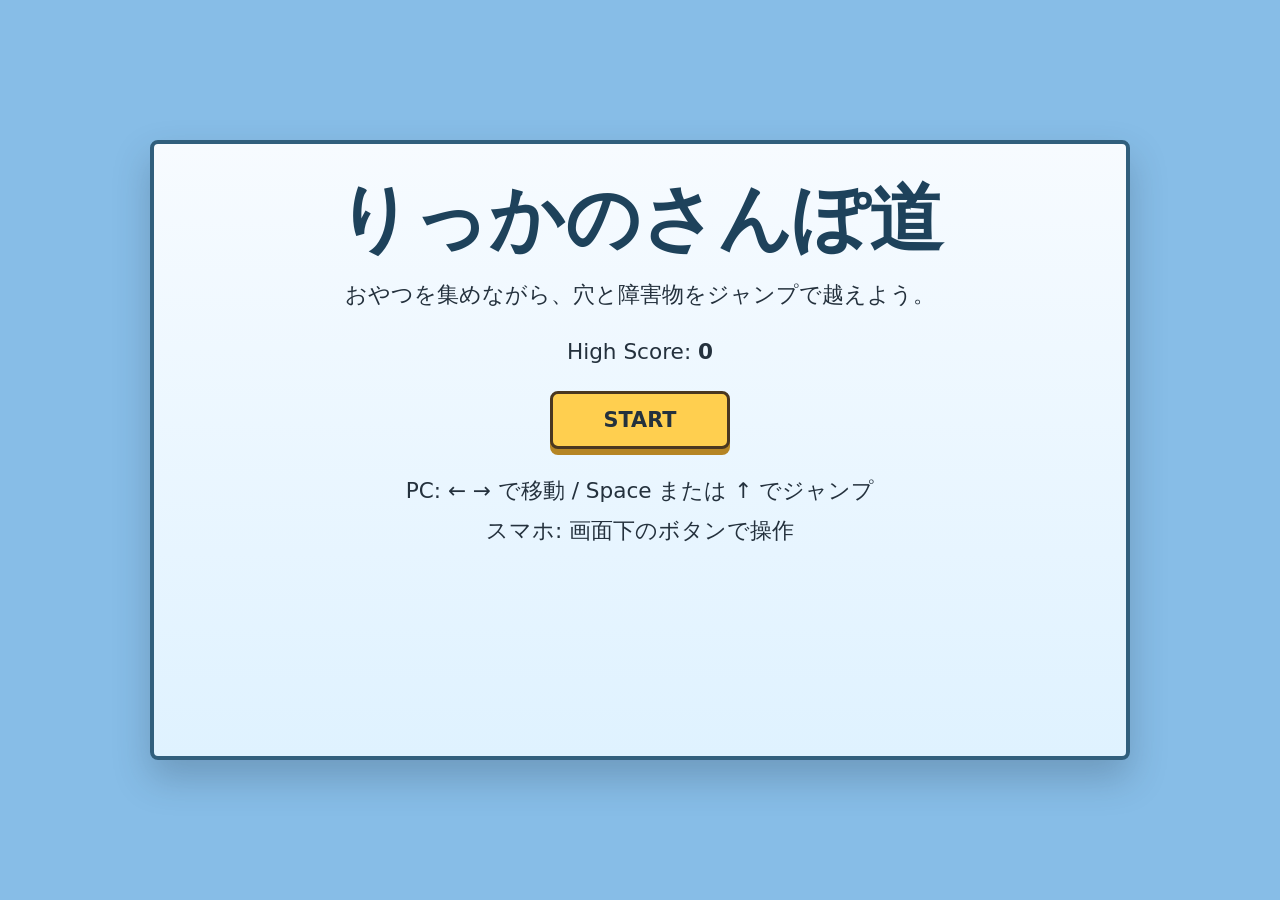
==== index.html @ ab29ae4a "こっちが本物のver0.5" ====
<!DOCTYPE html>
<html lang="ja">
<head>
  <meta charset="UTF-8">
  <meta name="viewport" content="width=device-width, initial-scale=1.0, maximum-scale=1.0, user-scalable=no">
  <title>りっかの横スクロールアクション Ver.0.5</title>
  <link rel="stylesheet" href="style.css">
</head>
<body>
  <main class="game-shell">
    <section id="titleScreen" class="screen overlay-screen">
      <h1>りっかのさんぽ道</h1>
      <p class="lead">おやつを集めながら、穴と障害物をジャンプで越えよう。</p>
      <p class="final-score">High Score: <strong id="titleHighScoreText">0</strong></p>
      <button id="startButton" class="menu-button" type="button">START</button>
      <div class="help">
        <p>PC: ← → で移動 / Space または ↑ でジャンプ</p>
        <p>スマホ: 画面下のボタンで操作</p>
      </div>
    </section>

    <section id="gameScreen" class="screen game-screen hidden">
      <div class="hud">
        <span id="stageText">Stage 1</span>
        <span>Score</span>
        <strong id="scoreText">0</strong>
        <span>Character</span>
        <strong id="characterText">りっか</strong>
        <span>Awaken</span>
        <strong id="awakeningText">0/3</strong>
        <span>Sound</span>
        <strong id="soundText">ON</strong>
        <span class="switch-help">C / Tab: 交代</span>
      </div>
      <div class="awakening-meter" aria-label="覚醒ゲージ">
        <div id="awakeningBar" class="awakening-bar"></div>
      </div>
      <canvas id="gameCanvas" width="960" height="540" aria-label="りっかの横スクロールアクションゲーム"></canvas>
      <div class="mobile-controls" aria-label="スマホ操作">
        <button id="leftButton" class="control-button" type="button">←</button>
        <button id="jumpButton" class="control-button jump" type="button">JUMP</button>
        <button id="rightButton" class="control-button" type="button">→</button>
        <button id="switchButton" class="control-button switch" type="button">交代</button>
        <button id="muteButton" class="control-button mute" type="button">音ON</button>
      </div>
    </section>

    <section id="gameOverScreen" class="screen overlay-screen hidden">
      <h2>GAME OVER</h2>
      <p class="final-score">Score: <strong id="finalScoreText">0</strong></p>
      <p class="final-score">High Score: <strong id="gameOverHighScoreText">0</strong></p>
      <button id="restartButton" class="menu-button" type="button">RESTART</button>
      <button id="gameOverTitleButton" class="menu-button secondary" type="button">TITLE</button>
    </section>

    <section id="stageClearScreen" class="screen overlay-screen hidden">
      <h2 id="clearTitle">STAGE CLEAR</h2>
      <p class="final-score">Score: <strong id="clearScoreText">0</strong></p>
      <p class="final-score">High Score: <strong id="clearHighScoreText">0</strong></p>
      <button id="nextStageButton" class="menu-button" type="button">NEXT STAGE</button>
      <button id="clearRestartButton" class="menu-button" type="button">RESTART</button>
      <button id="clearTitleButton" class="menu-button secondary" type="button">TITLE</button>
    </section>
  </main>

  <script src="script.js"></script>
</body>
</html>
---- style.css ----
* {
  box-sizing: border-box;
}

html,
body {
  width: 100%;
  min-height: 100%;
  margin: 0;
}

body {
  align-items: center;
  background: #87bde7;
  color: #24313d;
  display: flex;
  font-family: system-ui, -apple-system, BlinkMacSystemFont, "Segoe UI", sans-serif;
  justify-content: center;
  min-height: 100vh;
  overflow: hidden;
  touch-action: none;
  user-select: none;
  -webkit-user-select: none;
}

button {
  color: inherit;
  font: inherit;
}

.game-shell {
  align-items: center;
  display: flex;
  justify-content: center;
  min-height: 100vh;
  padding: 16px;
  width: 100%;
}

.screen {
  width: min(100%, 980px);
}

.hidden {
  display: none;
}

.overlay-screen {
  align-items: center;
  background: linear-gradient(#f7fbff, #dff2ff);
  border: 4px solid #315f7d;
  border-radius: 8px;
  box-shadow: 0 18px 36px rgba(35, 53, 66, 0.25);
  display: flex;
  flex-direction: column;
  gap: 20px;
  min-height: min(620px, calc(100vh - 32px));
  padding: 36px 20px;
  text-align: center;
}

.overlay-screen h1,
.overlay-screen h2 {
  color: #1e425b;
  font-size: clamp(2rem, 7vw, 4.6rem);
  line-height: 1.05;
  margin: 0;
}

.lead,
.help,
.final-score {
  font-size: clamp(1rem, 2.8vw, 1.35rem);
  line-height: 1.7;
  margin: 0;
}

.help p {
  margin: 4px 0;
}

.menu-button {
  background: #ffcf4f;
  border: 3px solid #4a3720;
  border-radius: 8px;
  box-shadow: 0 6px 0 #b58525;
  cursor: pointer;
  font-size: 1.3rem;
  font-weight: 800;
  min-width: 180px;
  padding: 14px 28px;
}

.menu-button:active {
  box-shadow: 0 2px 0 #b58525;
  transform: translateY(4px);
}

.menu-button.secondary {
  background: #ffffff;
  box-shadow: 0 6px 0 #8aa8ba;
}

.game-screen {
  position: relative;
}

.hud {
  align-items: center;
  background: rgba(255, 255, 255, 0.88);
  border: 3px solid #315f7d;
  border-radius: 8px;
  display: flex;
  flex-wrap: wrap;
  gap: 10px;
  left: 14px;
  padding: 8px 14px;
  position: absolute;
  top: 14px;
  z-index: 2;
}

.hud span {
  font-size: 0.82rem;
  font-weight: 700;
  letter-spacing: 0;
  text-transform: uppercase;
}

.hud strong {
  font-size: 1.3rem;
}

.switch-help {
  color: #496070;
}

.awakening-meter {
  background: rgba(255, 255, 255, 0.8);
  border: 3px solid #315f7d;
  border-radius: 8px;
  height: 18px;
  left: 14px;
  overflow: hidden;
  position: absolute;
  top: 72px;
  width: min(330px, calc(100% - 28px));
  z-index: 2;
}

.awakening-bar {
  background: #b965ff;
  height: 100%;
  transform-origin: left center;
  transform: scaleX(0);
  transition: transform 120ms linear, background-color 120ms linear;
  width: 100%;
}

.awakening-bar.active {
  background: #ffcf4f;
}

.awakening-bar.warning {
  animation: awaken-warning 0.18s steps(2, end) infinite;
}

@keyframes awaken-warning {
  0% {
    background: #ffcf4f;
  }

  100% {
    background: #ff5a5a;
  }
}

#gameCanvas {
  background: #9ed7fb;
  border: 4px solid #315f7d;
  border-radius: 8px;
  box-shadow: 0 18px 36px rgba(35, 53, 66, 0.25);
  display: block;
  max-height: calc(100vh - 150px);
  width: 100%;
}

.mobile-controls {
  display: grid;
  gap: 12px;
  grid-template-columns: 1fr 1.15fr 1fr 1fr 0.9fr;
  margin-top: 12px;
  touch-action: none;
}

.control-button {
  background: #ffffff;
  border: 3px solid #315f7d;
  border-radius: 8px;
  box-shadow: 0 5px 0 #60879e;
  color: #1e425b;
  font-size: clamp(1.3rem, 5vw, 2rem);
  font-weight: 900;
  min-height: 70px;
  touch-action: none;
}

.control-button.jump {
  background: #ffdf6e;
}

.control-button.switch {
  background: #d9f2ff;
  font-size: clamp(1rem, 4vw, 1.45rem);
}

.control-button.mute {
  background: #eef7f2;
  font-size: clamp(0.9rem, 3.4vw, 1.2rem);
}

.control-button:active,
.control-button.pressed {
  box-shadow: 0 2px 0 #60879e;
  transform: translateY(3px);
}

.screen.hidden {
  display: none;
}

@media (min-width: 900px) {
  .mobile-controls {
    margin-left: auto;
    margin-right: auto;
    max-width: 820px;
  }
}

@media (max-width: 640px) {
  .game-shell {
    padding: 8px;
  }

  #gameCanvas {
    max-height: calc(100vh - 118px);
  }

  .control-button {
    min-height: 68px;
  }
}
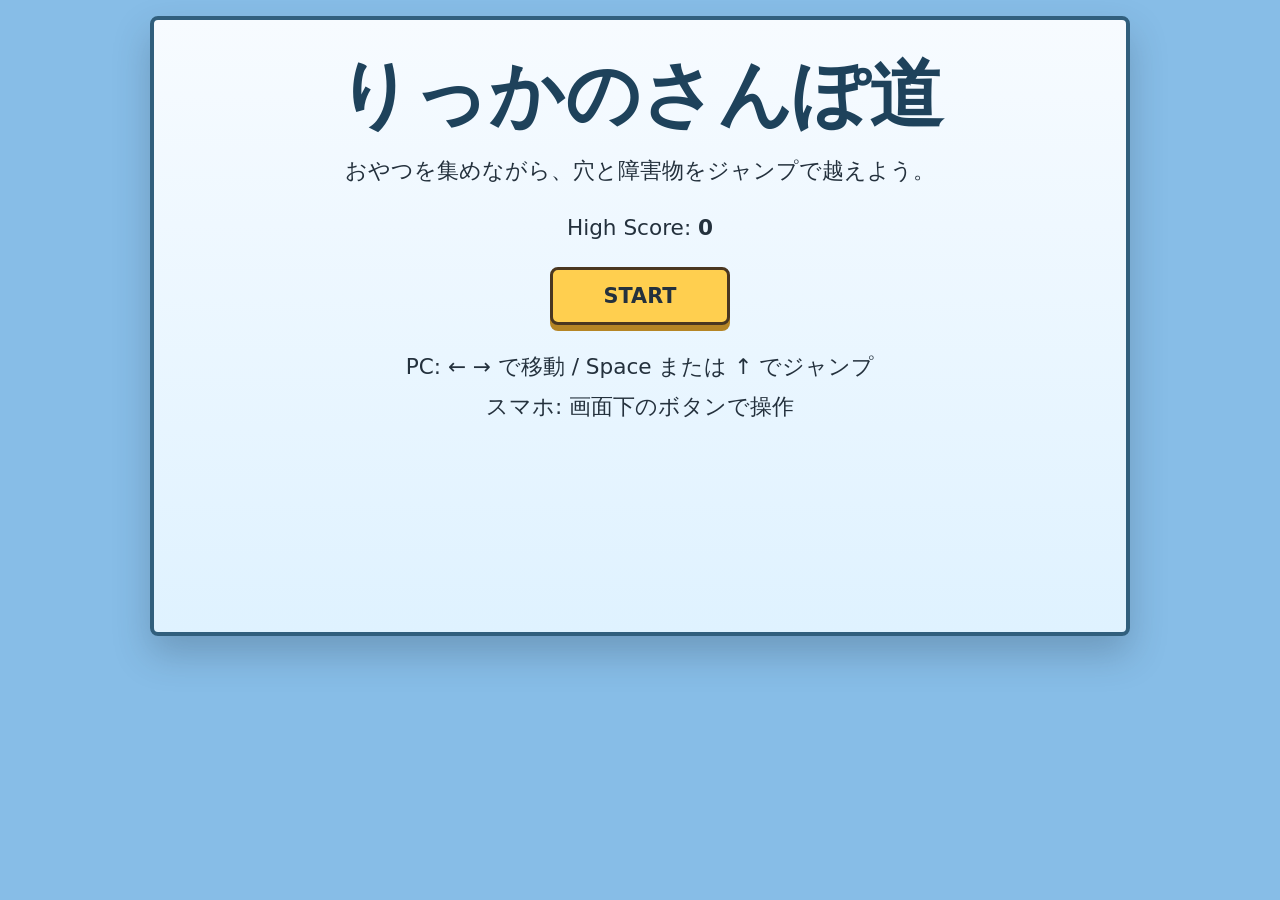
==== commit 218b5e86: "ver0.51" ====
--- a/index.html
+++ b/index.html
@@ -3,7 +3,7 @@
 <head>
   <meta charset="UTF-8">
   <meta name="viewport" content="width=device-width, initial-scale=1.0, maximum-scale=1.0, user-scalable=no">
-  <title>りっかの横スクロールアクション Ver.0.5</title>
+  <title>りっかの横スクロールアクション Ver.0.5.1</title>
   <link rel="stylesheet" href="style.css">
 </head>
 <body>
@@ -20,28 +20,32 @@
     </section>
 
     <section id="gameScreen" class="screen game-screen hidden">
-      <div class="hud">
-        <span id="stageText">Stage 1</span>
-        <span>Score</span>
-        <strong id="scoreText">0</strong>
-        <span>Character</span>
-        <strong id="characterText">りっか</strong>
-        <span>Awaken</span>
-        <strong id="awakeningText">0/3</strong>
-        <span>Sound</span>
-        <strong id="soundText">ON</strong>
-        <span class="switch-help">C / Tab: 交代</span>
+      <div class="hud-panel">
+        <div class="hud-row primary">
+          <span id="stageText">Stage 1</span>
+          <span>Score <strong id="scoreText">0</strong></span>
+          <span>Character <strong id="characterText">りっか</strong></span>
+        </div>
+        <div class="hud-row secondary">
+          <span>Awaken <strong id="awakeningText">0/3</strong></span>
+          <span>Sound <strong id="soundText">ON</strong></span>
+          <span class="switch-help">C / Tab: 交代</span>
+        </div>
       </div>
       <div class="awakening-meter" aria-label="覚醒ゲージ">
         <div id="awakeningBar" class="awakening-bar"></div>
       </div>
       <canvas id="gameCanvas" width="960" height="540" aria-label="りっかの横スクロールアクションゲーム"></canvas>
       <div class="mobile-controls" aria-label="スマホ操作">
-        <button id="leftButton" class="control-button" type="button">←</button>
-        <button id="jumpButton" class="control-button jump" type="button">JUMP</button>
-        <button id="rightButton" class="control-button" type="button">→</button>
-        <button id="switchButton" class="control-button switch" type="button">交代</button>
-        <button id="muteButton" class="control-button mute" type="button">音ON</button>
+        <div class="mobile-controls-main">
+          <button id="leftButton" class="control-button" type="button">←</button>
+          <button id="rightButton" class="control-button" type="button">→</button>
+          <button id="switchButton" class="control-button switch" type="button">交代</button>
+          <button id="jumpButton" class="control-button jump" type="button">JUMP</button>
+        </div>
+        <div class="mobile-controls-secondary">
+          <button id="muteButton" class="control-button mute" type="button">音ON</button>
+        </div>
       </div>
     </section>
 
--- a/style.css
+++ b/style.css
@@ -6,6 +6,7 @@
 body {
   width: 100%;
   min-height: 100%;
+  min-height: 100dvh;
   margin: 0;
 }
 
@@ -17,6 +18,7 @@
   font-family: system-ui, -apple-system, BlinkMacSystemFont, "Segoe UI", sans-serif;
   justify-content: center;
   min-height: 100vh;
+  min-height: 100dvh;
   overflow: hidden;
   touch-action: none;
   user-select: none;
@@ -31,8 +33,10 @@
 .game-shell {
   align-items: center;
   display: flex;
-  justify-content: center;
+  flex-direction: column;
+  justify-content: flex-start;
   min-height: 100vh;
+  min-height: 100dvh;
   padding: 16px;
   width: 100%;
 }
@@ -102,32 +106,41 @@
 }
 
 .game-screen {
+  display: flex;
+  flex-direction: column;
+  gap: 8px;
   position: relative;
 }
 
-.hud {
+.hud-panel {
   align-items: center;
   background: rgba(255, 255, 255, 0.88);
   border: 3px solid #315f7d;
   border-radius: 8px;
   display: flex;
+  flex-direction: column;
+  gap: 4px;
+  padding: 7px 12px;
+  width: 100%;
+}
+
+.hud-row {
+  align-items: center;
+  display: flex;
   flex-wrap: wrap;
   gap: 10px;
-  left: 14px;
-  padding: 8px 14px;
-  position: absolute;
-  top: 14px;
-  z-index: 2;
-}
-
-.hud span {
+  justify-content: center;
+  width: 100%;
+}
+
+.hud-panel span {
   font-size: 0.82rem;
   font-weight: 700;
   letter-spacing: 0;
   text-transform: uppercase;
 }
 
-.hud strong {
+.hud-panel strong {
   font-size: 1.3rem;
 }
 
@@ -139,13 +152,9 @@
   background: rgba(255, 255, 255, 0.8);
   border: 3px solid #315f7d;
   border-radius: 8px;
-  height: 18px;
-  left: 14px;
+  height: 14px;
   overflow: hidden;
-  position: absolute;
-  top: 72px;
-  width: min(330px, calc(100% - 28px));
-  z-index: 2;
+  width: 100%;
 }
 
 .awakening-bar {
@@ -181,16 +190,30 @@
   border-radius: 8px;
   box-shadow: 0 18px 36px rgba(35, 53, 66, 0.25);
   display: block;
-  max-height: calc(100vh - 150px);
+  aspect-ratio: 16 / 9;
+  max-height: calc(100vh - 190px);
+  max-height: calc(100dvh - 190px);
   width: 100%;
 }
 
 .mobile-controls {
+  display: flex;
+  flex-direction: column;
+  gap: 8px;
+  margin-top: 4px;
+  padding-bottom: max(0px, env(safe-area-inset-bottom));
+  touch-action: none;
+}
+
+.mobile-controls-main {
   display: grid;
   gap: 12px;
-  grid-template-columns: 1fr 1.15fr 1fr 1fr 0.9fr;
-  margin-top: 12px;
-  touch-action: none;
+  grid-template-columns: repeat(4, 1fr);
+}
+
+.mobile-controls-secondary {
+  display: flex;
+  justify-content: center;
 }
 
 .control-button {
@@ -202,7 +225,7 @@
   font-size: clamp(1.3rem, 5vw, 2rem);
   font-weight: 900;
   min-height: 70px;
-  touch-action: none;
+  touch-action: manipulation;
 }
 
 .control-button.jump {
@@ -217,6 +240,8 @@
 .control-button.mute {
   background: #eef7f2;
   font-size: clamp(0.9rem, 3.4vw, 1.2rem);
+  min-height: 46px;
+  min-width: 140px;
 }
 
 .control-button:active,
@@ -234,19 +259,107 @@
     margin-left: auto;
     margin-right: auto;
     max-width: 820px;
+    width: 100%;
   }
 }
 
 @media (max-width: 640px) {
+  body {
+    align-items: flex-start;
+  }
+
   .game-shell {
-    padding: 8px;
+    justify-content: flex-start;
+    padding: 6px;
+  }
+
+  .screen {
+    width: 100%;
+  }
+
+  .game-screen {
+    gap: 6px;
+  }
+
+  .hud-panel {
+    border-width: 2px;
+    padding: 5px 7px;
+  }
+
+  .hud-row {
+    gap: 6px;
+    justify-content: space-between;
+  }
+
+  .hud-panel span {
+    font-size: 0.68rem;
+    line-height: 1.25;
+    white-space: nowrap;
+  }
+
+  .hud-panel strong {
+    font-size: 0.9rem;
+  }
+
+  .switch-help {
+    display: none;
+  }
+
+  .awakening-meter {
+    border-width: 2px;
+    height: 10px;
   }
 
   #gameCanvas {
-    max-height: calc(100vh - 118px);
+    border-width: 3px;
+    max-height: 42vh;
+    max-height: 42dvh;
+  }
+
+  .mobile-controls {
+    gap: 7px;
+    margin-top: 2px;
+    padding-bottom: max(8px, env(safe-area-inset-bottom));
+  }
+
+  .mobile-controls-main {
+    gap: 8px;
+    grid-template-columns: repeat(4, minmax(0, 1fr));
   }
 
   .control-button {
-    min-height: 68px;
-  }
-}
+    border-width: 2px;
+    font-size: clamp(1rem, 4.7vw, 1.35rem);
+    min-height: 58px;
+    padding: 4px 2px;
+  }
+
+  .control-button.switch {
+    font-size: clamp(0.85rem, 4vw, 1.1rem);
+  }
+
+  .control-button.jump {
+    font-size: clamp(0.95rem, 4.2vw, 1.25rem);
+  }
+
+  .control-button.mute {
+    font-size: 0.95rem;
+    min-height: 40px;
+    min-width: 118px;
+  }
+}
+
+@media (max-width: 640px) and (max-height: 740px) {
+  #gameCanvas {
+    max-height: 39vh;
+    max-height: 39dvh;
+  }
+
+  .control-button {
+    min-height: 52px;
+  }
+
+  .control-button.mute {
+    min-height: 36px;
+  }
+}
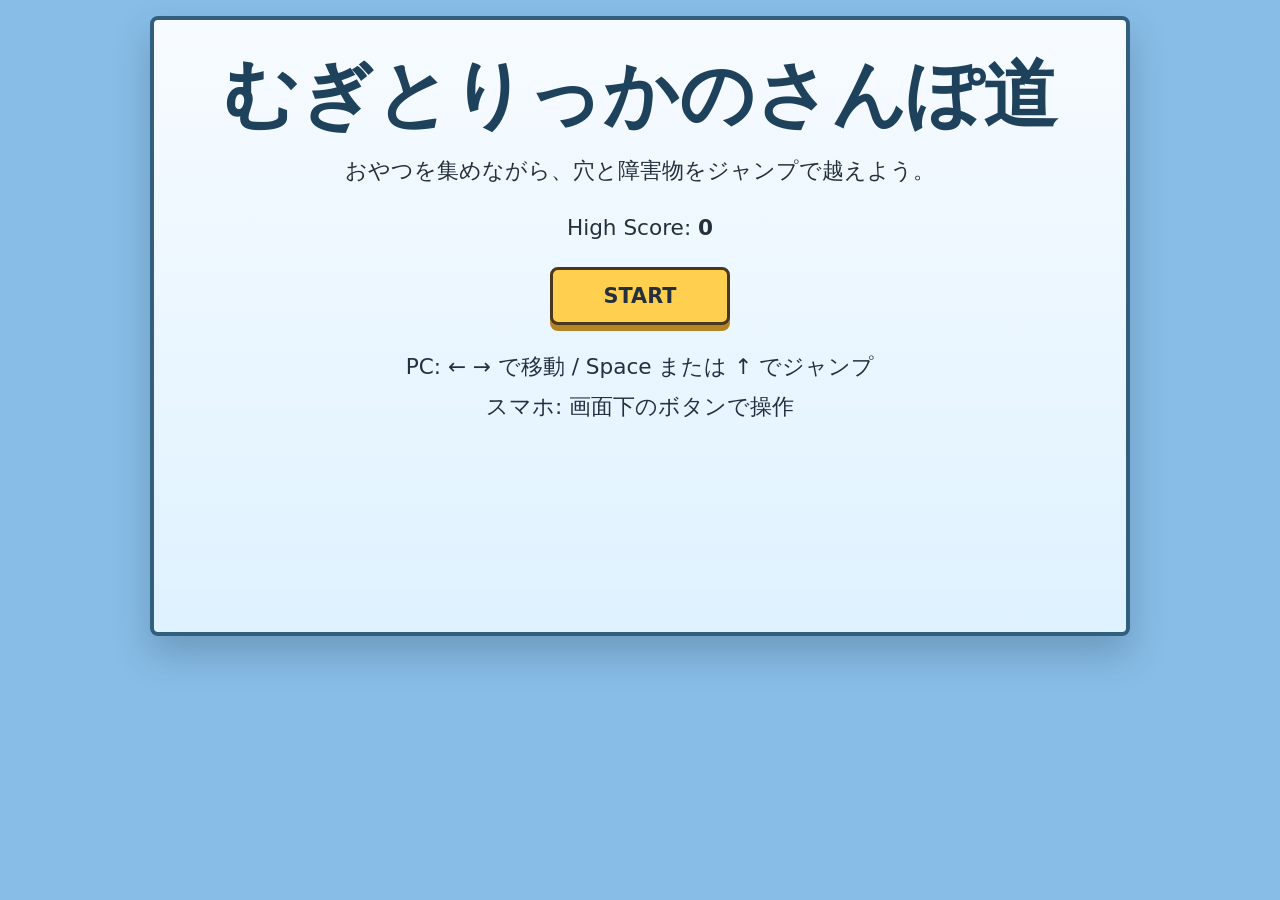
==== commit cb02d54e: "ver0.71" ====
--- a/index.html
+++ b/index.html
@@ -3,13 +3,13 @@
 <head>
   <meta charset="UTF-8">
   <meta name="viewport" content="width=device-width, initial-scale=1.0, maximum-scale=1.0, user-scalable=no">
-  <title>りっかの横スクロールアクション Ver.0.5.1</title>
+  <title>むぎとりっかの横スクロールアクション Ver.0.7.1</title>
   <link rel="stylesheet" href="style.css">
 </head>
 <body>
   <main class="game-shell">
     <section id="titleScreen" class="screen overlay-screen">
-      <h1>りっかのさんぽ道</h1>
+      <h1>むぎとりっかのさんぽ道</h1>
       <p class="lead">おやつを集めながら、穴と障害物をジャンプで越えよう。</p>
       <p class="final-score">High Score: <strong id="titleHighScoreText">0</strong></p>
       <button id="startButton" class="menu-button" type="button">START</button>
@@ -53,6 +53,7 @@
       <h2>GAME OVER</h2>
       <p class="final-score">Score: <strong id="finalScoreText">0</strong></p>
       <p class="final-score">High Score: <strong id="gameOverHighScoreText">0</strong></p>
+      <button id="continueButton" class="menu-button" type="button">CONTINUE</button>
       <button id="restartButton" class="menu-button" type="button">RESTART</button>
       <button id="gameOverTitleButton" class="menu-button secondary" type="button">TITLE</button>
     </section>
@@ -65,6 +66,16 @@
       <button id="clearRestartButton" class="menu-button" type="button">RESTART</button>
       <button id="clearTitleButton" class="menu-button secondary" type="button">TITLE</button>
     </section>
+
+    <section id="endingScreen" class="screen overlay-screen hidden">
+      <h2>ALL STAGES CLEAR!</h2>
+      <p class="lead">りっかとむぎは、今日もたくさん走りました！</p>
+      <p class="final-score">Final Score: <strong id="endingScoreText">0</strong></p>
+      <p class="final-score">High Score: <strong id="endingHighScoreText">0</strong></p>
+      <p class="lead">おしまい！</p>
+      <button id="endingPlayAgainButton" class="menu-button" type="button">PLAY AGAIN</button>
+      <button id="endingTitleButton" class="menu-button secondary" type="button">TITLE</button>
+    </section>
   </main>
 
   <script src="script.js"></script>
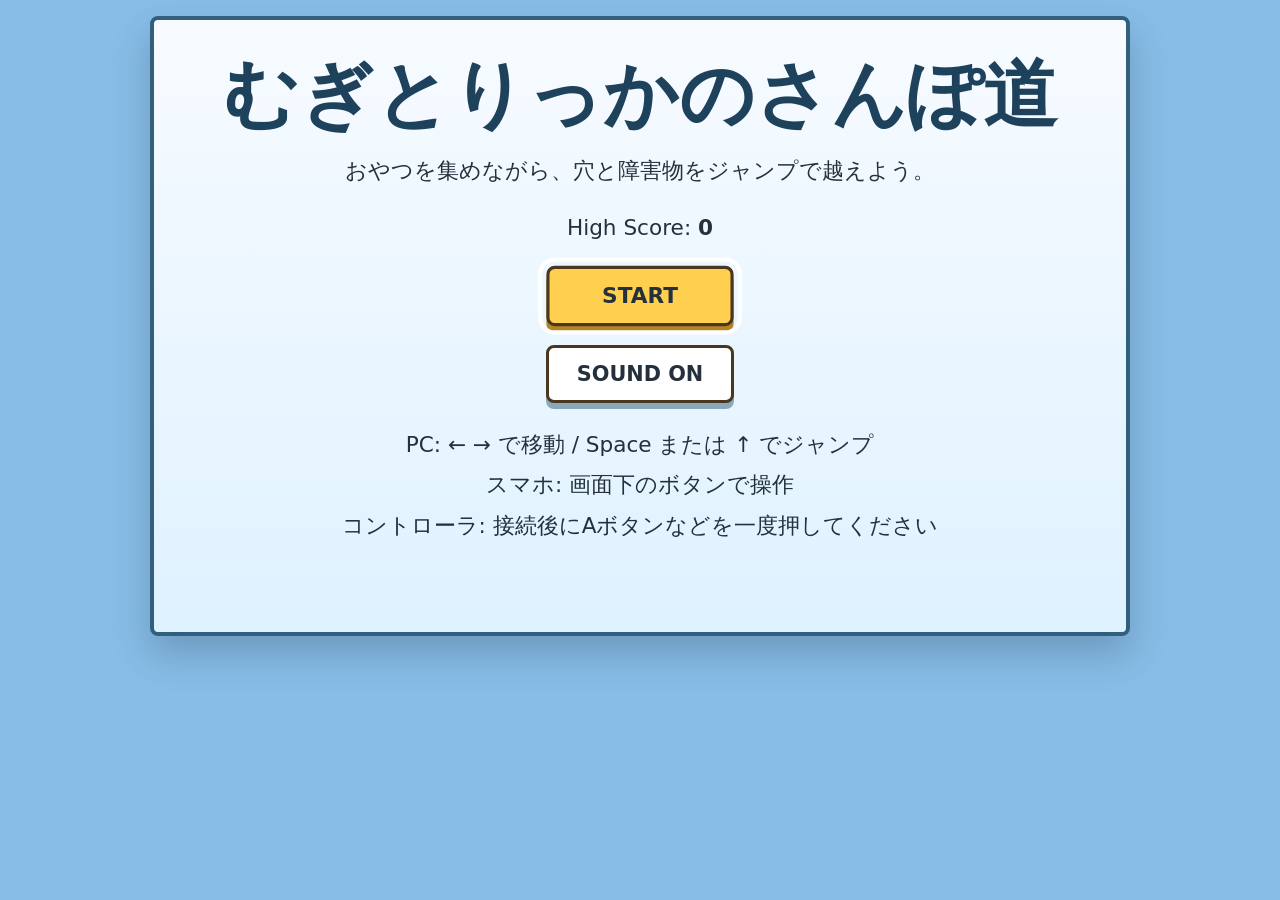
==== commit dd5e1af6: "ver0.9_pre" ====
--- a/index.html
+++ b/index.html
@@ -3,7 +3,7 @@
 <head>
   <meta charset="UTF-8">
   <meta name="viewport" content="width=device-width, initial-scale=1.0, maximum-scale=1.0, user-scalable=no">
-  <title>むぎとりっかの横スクロールアクション Ver.0.7.1</title>
+  <title>むぎとりっかの横スクロールアクション Ver.0.9</title>
   <link rel="stylesheet" href="style.css">
 </head>
 <body>
@@ -13,9 +13,11 @@
       <p class="lead">おやつを集めながら、穴と障害物をジャンプで越えよう。</p>
       <p class="final-score">High Score: <strong id="titleHighScoreText">0</strong></p>
       <button id="startButton" class="menu-button" type="button">START</button>
+      <button id="titleSoundButton" class="menu-button secondary" type="button">SOUND ON</button>
       <div class="help">
         <p>PC: ← → で移動 / Space または ↑ でジャンプ</p>
         <p>スマホ: 画面下のボタンで操作</p>
+        <p>コントローラ: 接続後にAボタンなどを一度押してください</p>
       </div>
     </section>
 
@@ -29,6 +31,7 @@
         <div class="hud-row secondary">
           <span>Awaken <strong id="awakeningText">0/3</strong></span>
           <span>Sound <strong id="soundText">ON</strong></span>
+          <span>Pad <strong id="padText">OFF</strong></span>
           <span class="switch-help">C / Tab: 交代</span>
         </div>
       </div>
--- a/style.css
+++ b/style.css
@@ -100,6 +100,12 @@
   transform: translateY(4px);
 }
 
+.menu-button.selected {
+  outline: 4px solid #ffffff;
+  outline-offset: 4px;
+  transform: scale(1.04);
+}
+
 .menu-button.secondary {
   background: #ffffff;
   box-shadow: 0 6px 0 #8aa8ba;
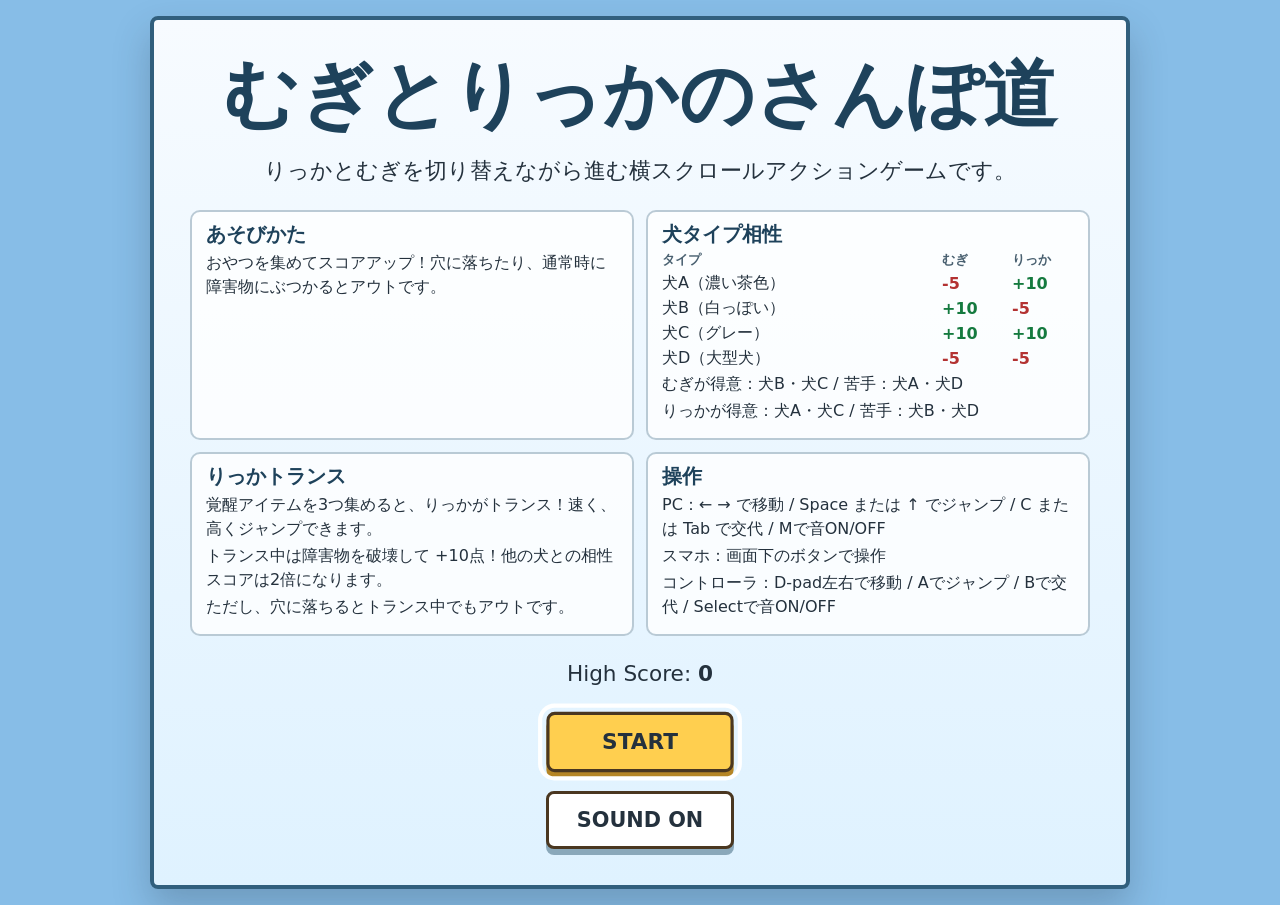
==== commit da693b2c: "Implement Ver.0.9.1 dog rules update" ====
--- a/index.html
+++ b/index.html
@@ -3,22 +3,47 @@
 <head>
   <meta charset="UTF-8">
   <meta name="viewport" content="width=device-width, initial-scale=1.0, maximum-scale=1.0, user-scalable=no">
-  <title>むぎとりっかの横スクロールアクション Ver.0.9</title>
+  <title>むぎとりっかの横スクロールアクション Ver.0.9.1</title>
   <link rel="stylesheet" href="style.css">
 </head>
 <body>
   <main class="game-shell">
     <section id="titleScreen" class="screen overlay-screen">
       <h1>むぎとりっかのさんぽ道</h1>
-      <p class="lead">おやつを集めながら、穴と障害物をジャンプで越えよう。</p>
+      <p class="lead">りっかとむぎを切り替えながら進む横スクロールアクションゲームです。</p>
+      <div class="title-rules" aria-label="ゲーム説明と犬タイプ相性">
+        <section class="rule-card">
+          <h2>あそびかた</h2>
+          <p>おやつを集めてスコアアップ！穴に落ちたり、通常時に障害物にぶつかるとアウトです。</p>
+        </section>
+        <section class="rule-card affinity-card">
+          <h2>犬タイプ相性</h2>
+          <div class="affinity-grid" role="table" aria-label="犬タイプ別スコア表">
+            <div class="affinity-row header" role="row"><span>タイプ</span><span>むぎ</span><span>りっか</span></div>
+            <div class="affinity-row" role="row"><span>犬A（濃い茶色）</span><strong class="bad">-5</strong><strong class="good">+10</strong></div>
+            <div class="affinity-row" role="row"><span>犬B（白っぽい）</span><strong class="good">+10</strong><strong class="bad">-5</strong></div>
+            <div class="affinity-row" role="row"><span>犬C（グレー）</span><strong class="good">+10</strong><strong class="good">+10</strong></div>
+            <div class="affinity-row" role="row"><span>犬D（大型犬）</span><strong class="bad">-5</strong><strong class="bad">-5</strong></div>
+          </div>
+          <p class="small-note">むぎが得意：犬B・犬C / 苦手：犬A・犬D</p>
+          <p class="small-note">りっかが得意：犬A・犬C / 苦手：犬B・犬D</p>
+        </section>
+        <section class="rule-card">
+          <h2>りっかトランス</h2>
+          <p>覚醒アイテムを3つ集めると、りっかがトランス！速く、高くジャンプできます。</p>
+          <p>トランス中は障害物を破壊して +10点！他の犬との相性スコアは2倍になります。</p>
+          <p>ただし、穴に落ちるとトランス中でもアウトです。</p>
+        </section>
+        <section class="rule-card controls-card">
+          <h2>操作</h2>
+          <p>PC：← → で移動 / Space または ↑ でジャンプ / C または Tab で交代 / Mで音ON/OFF</p>
+          <p>スマホ：画面下のボタンで操作</p>
+          <p>コントローラ：D-pad左右で移動 / Aでジャンプ / Bで交代 / Selectで音ON/OFF</p>
+        </section>
+      </div>
       <p class="final-score">High Score: <strong id="titleHighScoreText">0</strong></p>
       <button id="startButton" class="menu-button" type="button">START</button>
       <button id="titleSoundButton" class="menu-button secondary" type="button">SOUND ON</button>
-      <div class="help">
-        <p>PC: ← → で移動 / Space または ↑ でジャンプ</p>
-        <p>スマホ: 画面下のボタンで操作</p>
-        <p>コントローラ: 接続後にAボタンなどを一度押してください</p>
-      </div>
     </section>
 
     <section id="gameScreen" class="screen game-screen hidden">
--- a/style.css
+++ b/style.css
@@ -83,6 +83,56 @@
   margin: 4px 0;
 }
 
+
+.title-rules {
+  display: grid;
+  gap: 12px;
+  grid-template-columns: repeat(2, minmax(0, 1fr));
+  max-width: 900px;
+  text-align: left;
+  width: 100%;
+}
+
+.rule-card {
+  background: rgba(255, 255, 255, 0.78);
+  border: 2px solid rgba(49, 95, 125, 0.32);
+  border-radius: 10px;
+  padding: 12px 14px;
+}
+
+.rule-card h2 {
+  font-size: clamp(1rem, 2vw, 1.25rem);
+  margin: 0 0 6px;
+}
+
+.rule-card p,
+.small-note {
+  font-size: clamp(0.86rem, 1.8vw, 1rem);
+  line-height: 1.5;
+  margin: 3px 0;
+}
+
+.affinity-grid {
+  display: grid;
+  gap: 4px;
+}
+
+.affinity-row {
+  align-items: center;
+  display: grid;
+  gap: 8px;
+  grid-template-columns: 1fr 62px 62px;
+}
+
+.affinity-row.header {
+  color: #496070;
+  font-size: 0.82rem;
+  font-weight: 800;
+}
+
+.good { color: #157a3f; }
+.bad { color: #b33232; }
+
 .menu-button {
   background: #ffcf4f;
   border: 3px solid #4a3720;
@@ -270,6 +320,24 @@
 }
 
 @media (max-width: 640px) {
+  .overlay-screen {
+    gap: 10px;
+    min-height: calc(100vh - 12px);
+    min-height: calc(100dvh - 12px);
+    padding: 18px 12px;
+  }
+
+  .title-rules {
+    grid-template-columns: 1fr;
+    max-height: 45vh;
+    overflow-y: auto;
+    padding-right: 4px;
+  }
+
+  .affinity-row {
+    grid-template-columns: 1fr 48px 48px;
+  }
+
   body {
     align-items: flex-start;
   }
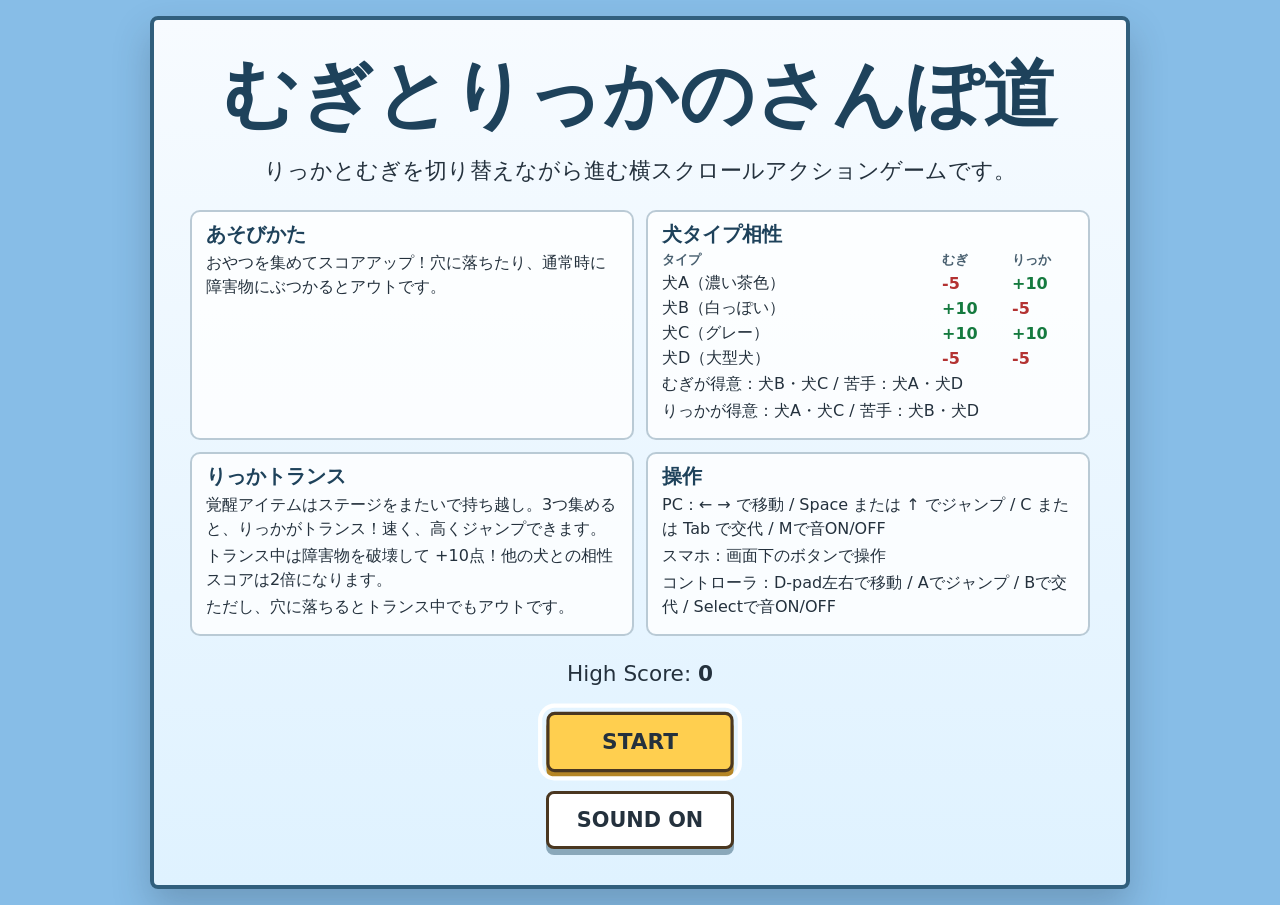
==== commit 3a377251: "Implement Ver.0.9.2 awakening carryover" ====
--- a/index.html
+++ b/index.html
@@ -3,7 +3,7 @@
 <head>
   <meta charset="UTF-8">
   <meta name="viewport" content="width=device-width, initial-scale=1.0, maximum-scale=1.0, user-scalable=no">
-  <title>むぎとりっかの横スクロールアクション Ver.0.9.1</title>
+  <title>むぎとりっかの横スクロールアクション Ver.0.9.2</title>
   <link rel="stylesheet" href="style.css">
 </head>
 <body>
@@ -30,7 +30,7 @@
         </section>
         <section class="rule-card">
           <h2>りっかトランス</h2>
-          <p>覚醒アイテムを3つ集めると、りっかがトランス！速く、高くジャンプできます。</p>
+          <p>覚醒アイテムはステージをまたいで持ち越し。3つ集めると、りっかがトランス！速く、高くジャンプできます。</p>
           <p>トランス中は障害物を破壊して +10点！他の犬との相性スコアは2倍になります。</p>
           <p>ただし、穴に落ちるとトランス中でもアウトです。</p>
         </section>
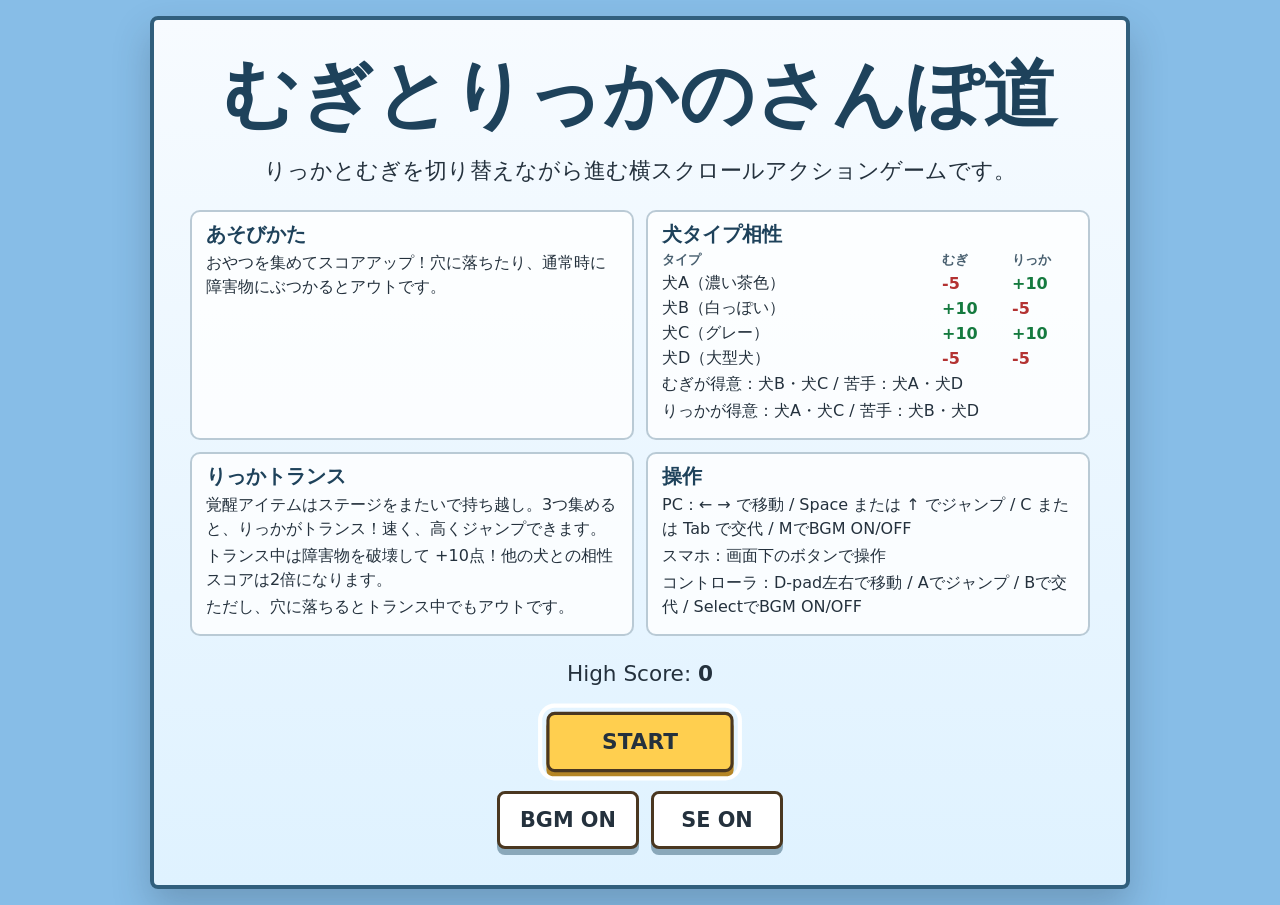
==== commit 0617bcbb: "Improve Ver.0.9.3 audio controls" ====
--- a/index.html
+++ b/index.html
@@ -3,7 +3,7 @@
 <head>
   <meta charset="UTF-8">
   <meta name="viewport" content="width=device-width, initial-scale=1.0, maximum-scale=1.0, user-scalable=no">
-  <title>むぎとりっかの横スクロールアクション Ver.0.9.2</title>
+  <title>むぎとりっかの横スクロールアクション Ver.0.9.3</title>
   <link rel="stylesheet" href="style.css">
 </head>
 <body>
@@ -36,14 +36,17 @@
         </section>
         <section class="rule-card controls-card">
           <h2>操作</h2>
-          <p>PC：← → で移動 / Space または ↑ でジャンプ / C または Tab で交代 / Mで音ON/OFF</p>
+          <p>PC：← → で移動 / Space または ↑ でジャンプ / C または Tab で交代 / MでBGM ON/OFF</p>
           <p>スマホ：画面下のボタンで操作</p>
-          <p>コントローラ：D-pad左右で移動 / Aでジャンプ / Bで交代 / Selectで音ON/OFF</p>
+          <p>コントローラ：D-pad左右で移動 / Aでジャンプ / Bで交代 / SelectでBGM ON/OFF</p>
         </section>
       </div>
       <p class="final-score">High Score: <strong id="titleHighScoreText">0</strong></p>
       <button id="startButton" class="menu-button" type="button">START</button>
-      <button id="titleSoundButton" class="menu-button secondary" type="button">SOUND ON</button>
+      <div class="audio-toggle-group" aria-label="音声設定">
+        <button id="titleBgmButton" class="menu-button secondary audio-toggle" type="button">BGM ON</button>
+        <button id="titleSfxButton" class="menu-button secondary audio-toggle" type="button">SE ON</button>
+      </div>
     </section>
 
     <section id="gameScreen" class="screen game-screen hidden">
@@ -55,7 +58,8 @@
         </div>
         <div class="hud-row secondary">
           <span>Awaken <strong id="awakeningText">0/3</strong></span>
-          <span>Sound <strong id="soundText">ON</strong></span>
+          <span>BGM <strong id="bgmText">ON</strong></span>
+          <span>SE <strong id="sfxText">ON</strong></span>
           <span>Pad <strong id="padText">OFF</strong></span>
           <span class="switch-help">C / Tab: 交代</span>
         </div>
@@ -72,7 +76,8 @@
           <button id="jumpButton" class="control-button jump" type="button">JUMP</button>
         </div>
         <div class="mobile-controls-secondary">
-          <button id="muteButton" class="control-button mute" type="button">音ON</button>
+          <button id="bgmButton" class="control-button mute" type="button">BGM ON</button>
+          <button id="sfxButton" class="control-button mute" type="button">SE ON</button>
         </div>
       </div>
     </section>
--- a/style.css
+++ b/style.css
@@ -161,6 +161,24 @@
   box-shadow: 0 6px 0 #8aa8ba;
 }
 
+.audio-toggle-group {
+  display: flex;
+  flex-wrap: wrap;
+  gap: 12px;
+  justify-content: center;
+}
+
+.menu-button.audio-toggle {
+  min-width: 132px;
+  padding-inline: 20px;
+}
+
+.menu-button.is-off,
+.control-button.is-off {
+  background: #e4e8ec;
+  color: #5d6872;
+}
+
 .game-screen {
   display: flex;
   flex-direction: column;
@@ -269,6 +287,8 @@
 
 .mobile-controls-secondary {
   display: flex;
+  flex-wrap: wrap;
+  gap: 10px;
   justify-content: center;
 }
 
@@ -296,8 +316,9 @@
 .control-button.mute {
   background: #eef7f2;
   font-size: clamp(0.9rem, 3.4vw, 1.2rem);
-  min-height: 46px;
-  min-width: 140px;
+  min-height: 48px;
+  min-width: 128px;
+  padding-inline: 14px;
 }
 
 .control-button:active,
@@ -417,9 +438,14 @@
   }
 
   .control-button.mute {
-    font-size: 0.95rem;
-    min-height: 40px;
-    min-width: 118px;
+    font-size: 0.9rem;
+    min-height: 42px;
+    min-width: min(44vw, 132px);
+  }
+
+  .menu-button.audio-toggle {
+    min-width: min(42vw, 132px);
+    padding: 12px 16px;
   }
 }
 
